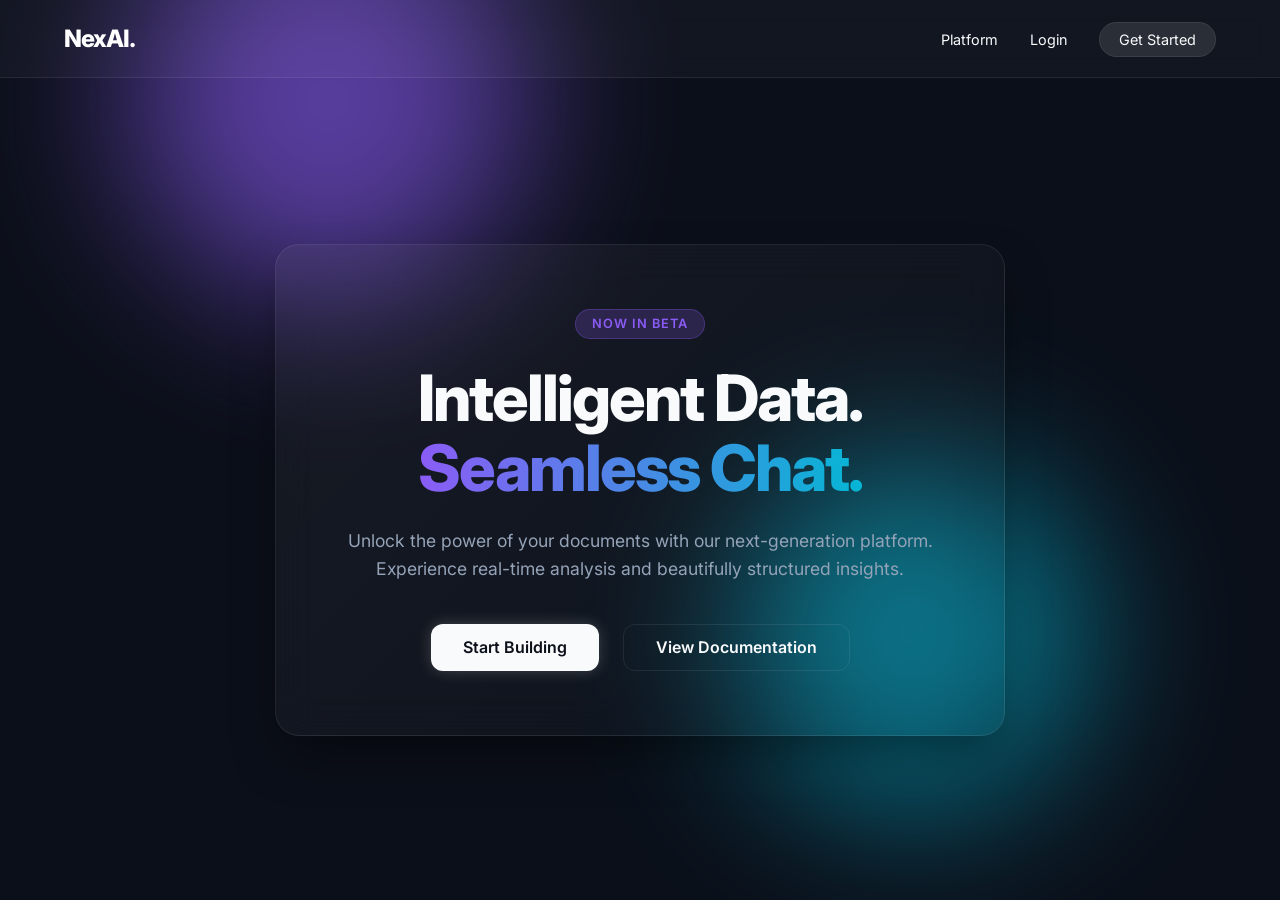
==== index.html @ 3cf0bbeb "Deploying a proffesional landing page created with only HTML css only with smooth animationa and hov" ====
<!DOCTYPE html>
<html lang="en">
<head>
    <meta charset="UTF-8">
    <meta name="viewport" content="width=device-width, initial-scale=1.0">
    <title>NexAI | Premium Tech</title>
    <link rel="stylesheet" href="style.css">
    <link href="https://fonts.googleapis.com/css2?family=Inter:wght@300;400;600;800&display=swap" rel="stylesheet">
</head>
<body>

    <div class="bg-orbs">
        <div class="orb orb-1"></div>
        <div class="orb orb-2"></div>
    </div>

    <nav class="glass-nav">
        <div class="logo"><a href="index.html" style="color: white; text-decoration: none;">NexAI.</a></div>
        <ul class="nav-links">
            <li><a href="#">Platform</a></li>
            <li><a href="login.html">Login</a></li>
            <li><a href="signup.html" class="nav-btn">Get Started</a></li>
        </ul>
    </nav>

    <main class="hero">
        <div class="glass-card">
            <span class="badge">Now in Beta</span>
            <h1>Intelligent Data.<br><span class="highlight">Seamless Chat.</span></h1>
            <p>Unlock the power of your documents with our next-generation platform. Experience real-time analysis and beautifully structured insights.</p>
            
            <div class="cta-group">
                <button class="btn-primary">Start Building</button>
                <button class="btn-secondary">View Documentation</button>
            </div>
        </div>
    </main>

</body>
</html>
---- style.css ----
/* --- 1. SETUP & VARIABLES --- */
:root {
    --bg-dark: #0b0f19;
    --text-light: #f8fafc;
    --text-muted: #94a3b8;
    --accent-primary: #8b5cf6; /* Vibrant Purple */
    --accent-secondary: #06b6d4; /* Vibrant Cyan */
    --glass-bg: rgba(255, 255, 255, 0.03);
    --glass-border: rgba(255, 255, 255, 0.08);
}

* {
    margin: 0;
    padding: 0;
    box-sizing: border-box;
    font-family: 'Inter', sans-serif;
}

body {
    background-color: var(--bg-dark);
    color: var(--text-light);
    min-height: 100vh;
    overflow-x: hidden;
    position: relative;
}

/* --- 2. ANIMATED BACKGROUND ORBS --- */
.bg-orbs {
    position: absolute;
    width: 100%;
    height: 100%;
    overflow: hidden;
    z-index: -1; /* Keeps it behind the content */
}

.orb {
    position: absolute;
    border-radius: 50%;
    filter: blur(80px);
    opacity: 0.6;
    animation: float 10s infinite alternate ease-in-out;
}

.orb-1 {
    width: 400px;
    height: 400px;
    background: var(--accent-primary);
    top: -100px;
    left: 10%;
}

.orb-2 {
    width: 350px;
    height: 350px;
    background: var(--accent-secondary);
    bottom: 10%;
    right: 15%;
    animation-delay: -5s; /* Makes them move out of sync */
}

@keyframes float {
    0% { transform: translateY(0) scale(1); }
    100% { transform: translateY(50px) scale(1.1); }
}

/* --- 3. GLASSMORPHISM NAVIGATION --- */
.glass-nav {
    display: flex;
    justify-content: space-between;
    align-items: center;
    padding: 1.5rem 5%;
    background: var(--glass-bg);
    backdrop-filter: blur(12px);
    -webkit-backdrop-filter: blur(12px);
    border-bottom: 1px solid var(--glass-border);
    position: fixed;
    width: 100%;
    top: 0;
    z-index: 100;
}

.logo {
    font-size: 1.5rem;
    font-weight: 800;
    letter-spacing: -1px;
}

.nav-links {
    display: flex;
    gap: 2rem;
    list-style: none;
    align-items: center;
}

.nav-links a {
    color: var(--text-light);
    text-decoration: none;
    font-weight: 400;
    font-size: 0.9rem;
    transition: color 0.3s ease;
}

.nav-links a:hover {
    color: var(--accent-secondary);
}

.nav-btn {
    background: rgba(255, 255, 255, 0.1);
    padding: 0.5rem 1.2rem;
    border-radius: 20px;
    border: 1px solid var(--glass-border);
    transition: all 0.3s ease !important;
}

.nav-btn:hover {
    background: var(--text-light);
    color: var(--bg-dark) !important;
}

/* --- 4. HERO SECTION & GLASS CARD --- */
.hero {
    display: flex;
    justify-content: center;
    align-items: center;
    min-height: 100vh;
    padding: 0 20px;
    padding-top: 80px; /* offset for fixed nav */
}

.glass-card {
    background: linear-gradient(135deg, rgba(255, 255, 255, 0.05), rgba(255, 255, 255, 0.01));
    backdrop-filter: blur(20px);
    -webkit-backdrop-filter: blur(20px);
    border: 1px solid var(--glass-border);
    border-radius: 24px;
    padding: 4rem;
    max-width: 800px;
    text-align: center;
    box-shadow: 0 25px 50px -12px rgba(0, 0, 0, 0.5);
    transform: translateY(0);
    transition: transform 0.5s ease, box-shadow 0.5s ease;
}

.glass-card:hover {
    transform: translateY(-5px);
    box-shadow: 0 30px 60px -12px rgba(0, 0, 0, 0.7);
}

/* --- 5. TYPOGRAPHY & BADGE --- */
.badge {
    display: inline-block;
    padding: 0.4rem 1rem;
    border-radius: 30px;
    font-size: 0.8rem;
    font-weight: 600;
    text-transform: uppercase;
    letter-spacing: 1px;
    background: rgba(139, 92, 246, 0.2);
    color: var(--accent-primary);
    border: 1px solid rgba(139, 92, 246, 0.3);
    margin-bottom: 1.5rem;
}

h1 {
    font-size: 4rem;
    font-weight: 800;
    line-height: 1.1;
    margin-bottom: 1.5rem;
    letter-spacing: -2px;
}

/* The Gradient Text Effect */
.highlight {
    background: linear-gradient(to right, var(--accent-primary), var(--accent-secondary));
    -webkit-background-clip: text;
    -webkit-text-fill-color: transparent;
}

p {
    color: var(--text-muted);
    font-size: 1.1rem;
    line-height: 1.6;
    max-width: 600px;
    margin: 0 auto 2.5rem auto;
}

/* --- 6. BUTTONS & HOVER EFFECTS --- */
.cta-group {
    display: flex;
    justify-content: center;
    gap: 1.5rem;
}

button {
    padding: 0.8rem 2rem;
    font-size: 1rem;
    font-weight: 600;
    border-radius: 12px;
    cursor: pointer;
    transition: all 0.3s ease;
    border: none;
    outline: none;
}

.btn-primary {
    background: var(--text-light);
    color: var(--bg-dark);
    box-shadow: 0 0 15px rgba(255, 255, 255, 0.2);
}

.btn-primary:hover {
    transform: scale(1.05);
    box-shadow: 0 0 25px rgba(255, 255, 255, 0.4);
}

.btn-secondary {
    background: transparent;
    color: var(--text-light);
    border: 1px solid var(--glass-border);
}

.btn-secondary:hover {
    background: rgba(255, 255, 255, 0.05);
    border-color: var(--text-light);
}
/* --- 7. AUTHENTICATION PAGES --- */
.auth-card {
    max-width: 450px;
    padding: 3rem 2.5rem;
}

.auth-card h2 {
    font-size: 2rem;
    font-weight: 700;
    margin-bottom: 0.5rem;
}

.auth-card p {
    font-size: 0.95rem;
    margin-bottom: 2rem;
}

.auth-form {
    display: flex;
    flex-direction: column;
    gap: 1.5rem;
    margin-bottom: 1.5rem;
}

/* Floating Label Input Trick */
.input-group {
    position: relative;
    width: 100%;
}

.input-group input {
    width: 100%;
    padding: 1.2rem 1rem 0.8rem 1rem;
    background: rgba(0, 0, 0, 0.2);
    border: 1px solid var(--glass-border);
    border-radius: 12px;
    color: var(--text-light);
    font-size: 1rem;
    outline: none;
    transition: all 0.3s ease;
}

.input-group input:focus {
    border-color: var(--accent-secondary);
    box-shadow: 0 0 10px rgba(6, 182, 212, 0.2);
    background: rgba(0, 0, 0, 0.4);
}

.input-group label {
    position: absolute;
    left: 1rem;
    top: 50%;
    transform: translateY(-50%);
    color: var(--text-muted);
    font-size: 1rem;
    pointer-events: none;
    transition: all 0.2s ease;
}

/* When input is focused OR has text (placeholder is not shown), float the label up */
.input-group input:focus ~ label,
.input-group input:not(:placeholder-shown) ~ label {
    top: 0.6rem;
    font-size: 0.75rem;
    color: var(--accent-secondary);
}

.w-100 {
    width: 100%;
}

.auth-footer {
    margin-top: 1.5rem;
    margin-bottom: 0 !important;
    font-size: 0.9rem;
}

.auth-footer a {
    color: var(--accent-primary);
    text-decoration: none;
    font-weight: 600;
    transition: color 0.3s ease;
}

.auth-footer a:hover {
    color: var(--accent-secondary);
}
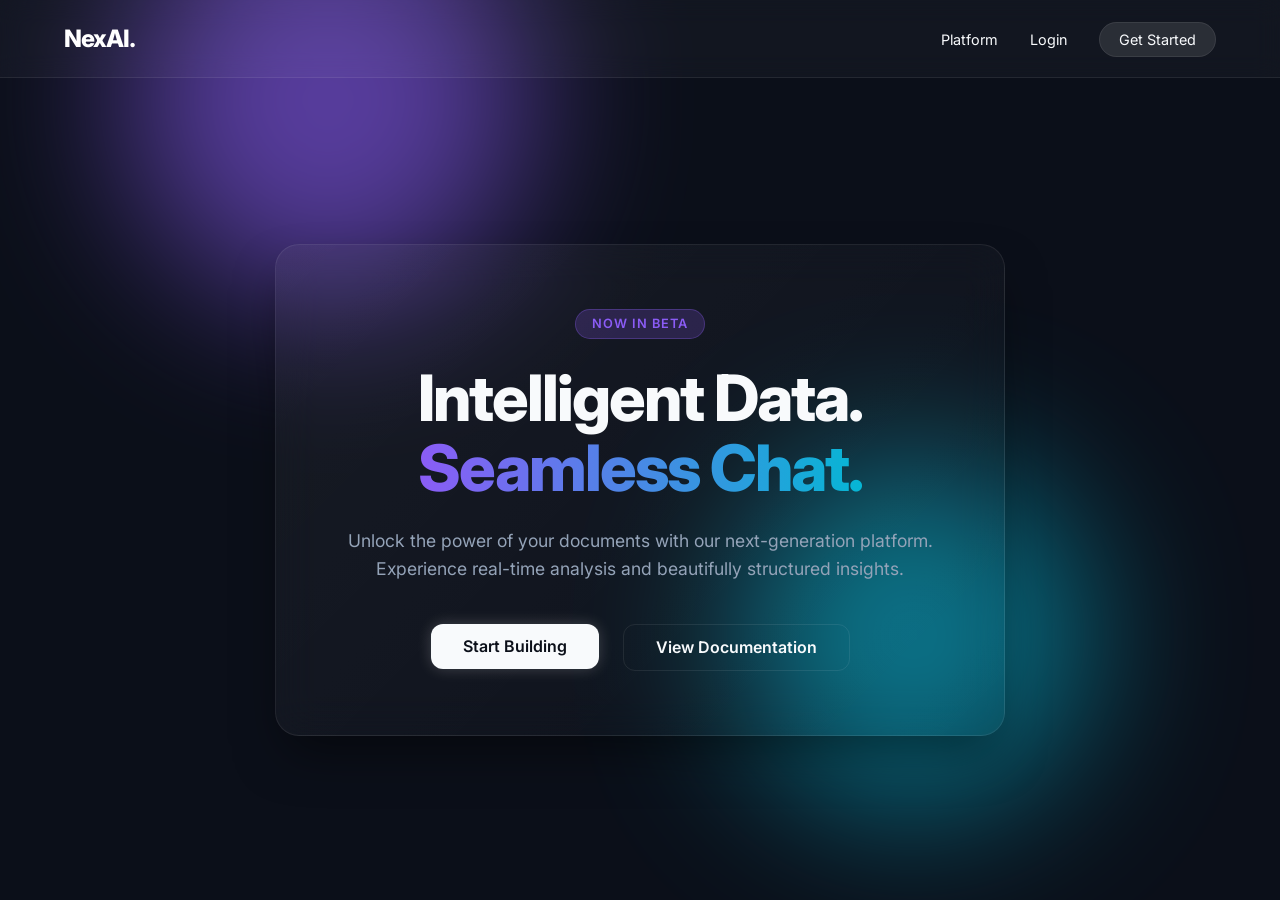
==== commit 2dab97b7: "Deploying a proffesional landing page created with only HTML css only with smooth animationa and hov" ====
--- a/index.html
+++ b/index.html
@@ -30,8 +30,8 @@
             <p>Unlock the power of your documents with our next-generation platform. Experience real-time analysis and beautifully structured insights.</p>
             
             <div class="cta-group">
-                <button class="btn-primary">Start Building</button>
-                <button class="btn-secondary">View Documentation</button>
+                <a href="login.html"><button class="btn-primary">Start Building</button></a>
+                <a href="login.html"><button class="btn-secondary">View Documentation</button></a>
             </div>
         </div>
     </main>
